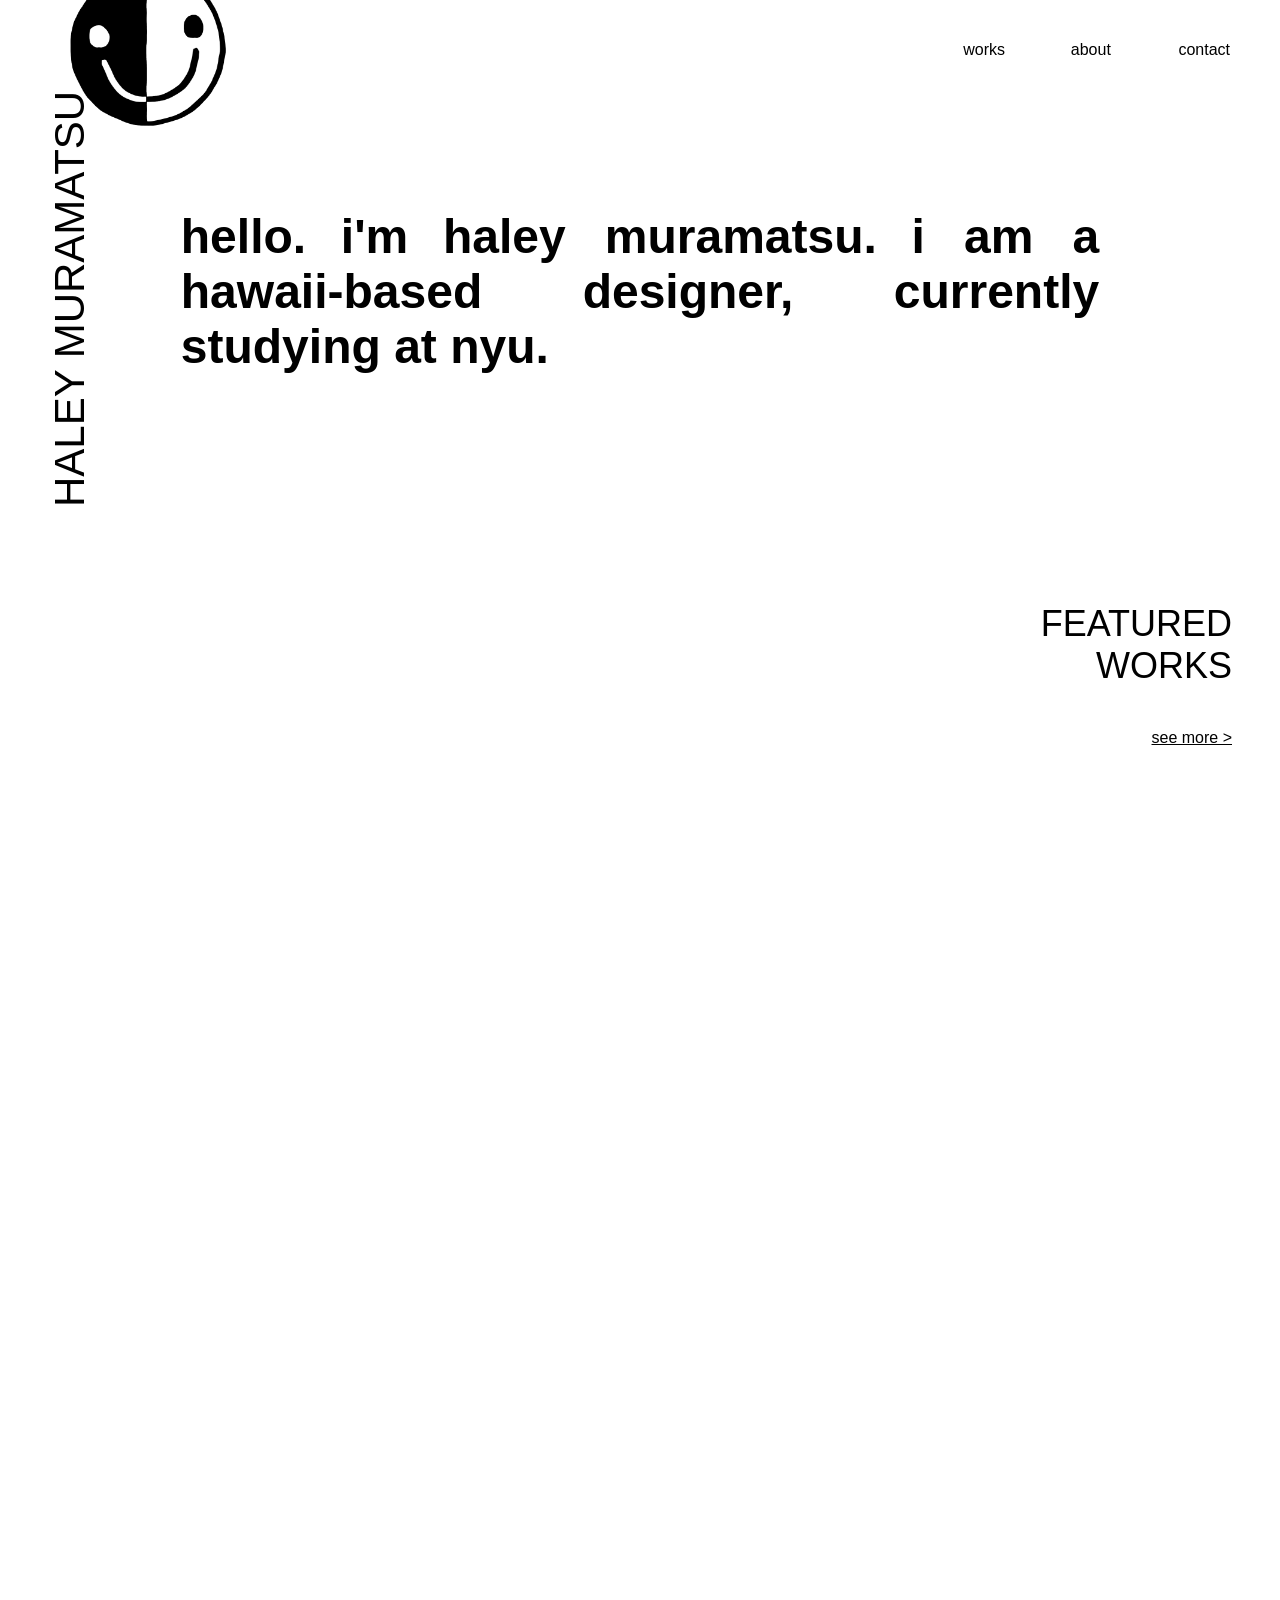
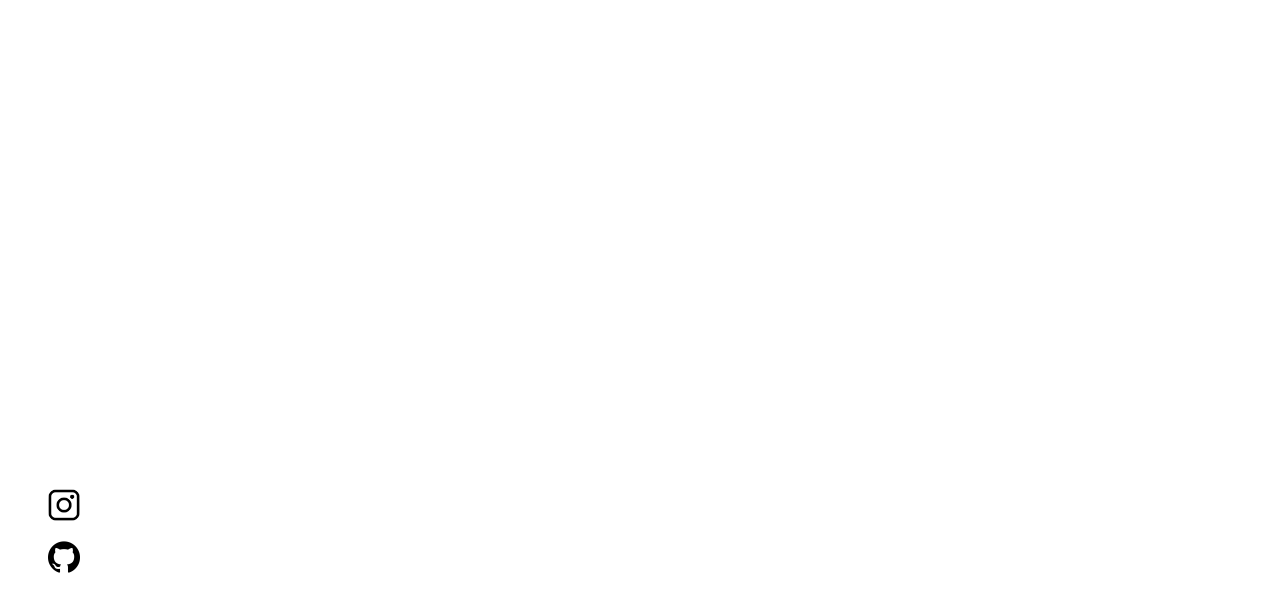
==== index.html @ 5aa9898c "copy over portfolio" ====
<!DOCTYPE html>
<html lang="en">
<head>
    <meta charset="UTF-8">
    <meta name="viewport" content="width=device-width, initial-scale=1.0">
    <link rel="stylesheet" href="style.css">
    <script src="featured.js" defer></script>
    <script src="main.js" defer></script>
    <title>Haley Muramatsu Portfolio</title>
</head>
<body>
    <header id="main-header">
        <section id="logo">
            <a href="#"><img src="images/switch.png" alt="smiley logo"></a>
        </section>
        <nav id="nav-bar">
            <ul>
                <li><a href="works.html">works</a></li>
                <li><a href="about.html">about</a></li>
                <li><a href="contact.html">contact</a></li>
            </ul>
        </nav>
    </header>
    <section id="hero">
        <h1 id="hello">hello.</h1>
        <h1>i'm</h1>
        <h1 id="name">haley muramatsu.</h1>
        <h1>i am a hawaii-based designer, currently studying at nyu.</h1>
    </section>
    <div id="scroll-title">HALEY MURAMATSU</div>

  

  <main>
    <div class="grid" id="featuredGrid">
      <div class="featured">
        <h2>FEATURED WORKS<h2>
        <br>
        <a href="works.html"><p>see more ></p></a>
        <br>
      </div>
    </div>

    <div id="badge">
      <video autoplay loop muted playsinline>
          <source src="images/badge3 copy.mp4" type="video/mp4">
          Your browser does not support the <video> tag.
      </video>
  </div>
  </main>

  <footer>
    <a href="https://www.instagram.com/haley.muramatsu/" target="_blank"><img src="images/instagram.png" alt="instagram"></a>
    <a href="https://github.com/hamuramatsu/Front-End-Web/tree/main/midterm%20project" target="_blank"><img src="images/github.png" alt="github"></a>
</footer>
</body>
</html>
---- style.css ----
body {
    color: black;
    background: white;
    font-family: helvetica;
    margin: 1rem;
    margin-top: 1.5rem;
  }
  
  * {
    margin: 0;
    padding: 0;
  }
  
  header{
    position: sticky;
    height: 2rem;
    padding: 10px;
    margin: 0.3rem;
    display: flex;
    justify-content: space-between;
    align-items: center;
    z-index: 1000; 
  }
  
  #logo img{
    width: 30%;
  }
  
  /* nav bar styling */
  nav ul {
      list-style-type: none;
      margin: 0;
      padding-right: 1rem;
      padding-left: 1rem;
      display: flex; 
      flex-direction: row;
      justify-content: flex-end; /* Adjust spacing based on screen size */
      gap: 3rem;
  
    }
  
    nav a {
      text-decoration: none;
      font-size: 16px;
      color: black;
      margin: 0.3rem;
      font-weight: 400;
      display: inline-block;  /* Ensures the width applies correctly */
      width: 50px; /* Adjust to fit your text width */
    }
  
    nav a:hover {
      font-weight: bold;
    }
  
  
  #hero {
    align-items: center;
    padding: 10rem;
    padding-top: 8rem;
    padding-bottom: 8rem;
    margin: 0.3rem;
    font-size: xx-large;
    text-align: justify;
  }
  
  #hero h1 {
    display: inline;
  }
  
  #hello {
    position: relative; /* Make #hello the reference point for the pseudo-element */
    display: inline-block; /* Required for hover effect and positioning */ 
  }
  
  /* insert image on hover from gpt */
  #hello:hover::before {
    content: url('images/smiley.png');
    position: absolute;
    top: -440px; /* Vertical position of image */
    left: 30%; /* Horizontal pos */
    transform: translateX(-50%) scale(0.1);
  }
  
  
  #name:hover {
    font-style: italic;
  }
  
  #scroll-title {
    position: sticky;
    top: 480px; /* Dist from top while scrolling */
    left: 10px;
    transform: rotate(-90deg);
    transform-origin: left top;
    font-size: 42px;
    margin-top: 0px;
    margin-left: 30px;
    z-index: 1000;
  }
  
  
  
  /* Bottom-right position for the nav bar when it scrolls out of view */
  .bottom-right {
    position: fixed;
    bottom: 20px;
    right: 20px;
    background-color: rgba(255, 255, 255, 0.474);
    padding: 10px;
    z-index: 999;
    transition: all 1s ease;
  }
  
  main {
    margin: 2rem auto;
    padding: 1rem;
    max-width: 1200px; /* won't go larger than this */
    display: flex;
    flex-direction: column;
    margin-left: 6.5rem;
    margin-right: 1rem;
  }
  
  .featured h2{
    font-size: 36px;
    text-align: right;
    font-weight: normal;
  }
  
  .featured p{
    font-size: 16px;
    text-align: right;
  }
  .featured p:hover{
    font-weight: bold;
  }
  
  .featured a{
    /* text-decoration: none; */
    color: black;
  }
  
  
  img {
    width: 100%;  /* Ensure the image fills its grid area */
    height: 100%; /* Ensure the image fills the height of the grid cell */
    object-fit: cover; /* Maintain aspect ratio and cover the grid area */
    -webkit-filter: grayscale(100%);
    filter: grayscale(100%);
  }
  
  #badge {
    display: flex;
    justify-content: center;
    align-items: center;
    margin-top: 10rem;
  }
  
  #badge video{
    width: 50%;
    height: auto;  /* maintain aspect ratio */
  }
  
  footer {
    bottom: 0;
    padding: 10px;
    display: flex;
    width: 2rem;
    padding-left: 2rem;
    flex-direction: column;
    justify-content: space-between;
    margin-bottom: 20px;
    gap: 1rem;
  
  }
  
  img {
    transition: transform 0.3s ease-in-out; 
  }
  
  img:hover {
    transform: scale(.95);
    transition: transform 0.3s ease-in-out; 
  }
  
  
  /* Media query for grid display on larger screens */
  @media (min-width: 700px) {
    .grid {
      display: grid;
      grid-template-columns: repeat(4, 1fr); /* 4 equal columns */
      grid-template-rows: repeat(5, 1fr);  /* 5 equal rows with fixed height */
      gap: 1rem; /* Gap between grid items */
    }
    
    .featured {
      display: block; /* Treated as a block element */
      grid-column: 4 / 5; 
      grid-row: 1; 
    }
  
    .one {
      grid-column: 1 / 3; /* Span across columns 1 to 2 */
      grid-row: 1 / 3;    /* Span across rows 1 to 2 */
    }
    
    .two {
      grid-column: 3;     /* Stay in column 3 */
      grid-row: 2 / 3;    /* Span across rows 2 to 3 */
    }
    
    .three {
      grid-column: 2;
      grid-row: 3;
    }
    .text-three {
      text-align: right;
    }
    
    .four {
      grid-column: 3 / 5;
      grid-row: 3 / 5;
    }
    .text-four {
      grid-column: 2;
      grid-row: 4;
      text-align: right;
    }
    
    .five {
      grid-column: 2;
      grid-row: 5 / 6;
    }
    .text-five {
      grid-column: 1;
      grid-row: 5;
      text-align: right;
    }
    
    .six {
      grid-column: 3;
      grid-row: 5 / 6;
    }
    .text-six {
      grid-column: 4;
      grid-row: 5;
    }
  }
  
  
  
  /* Media query text size on smaller screens */
  @media (max-width: 770px) {
    #scroll-title {
      font-size: 36px;
      top: 420px;
    }
    .featured h2{
      font-size: 28px;
    }
  }
  
  /* Media query for grid display on smaller screens */
  @media (max-width: 700px) {
    .grid {
      display: grid;
      grid-template-columns: repeat(2, 1fr); /* Two equal columns */
      grid-template-rows: (1, 100px), repeat(5, 1fr);  /* Shorter row, then five equal rows */
      gap: 1rem;
    }
  
    .featured {
      display: block;
      grid-column: 2 / 3;
      grid-row: 1; 
    }
  
  
    .one {
      grid-column: 1 / 2;
      grid-row: 2;
    }
    .text-one {
      display: none;
    }
  
    .two {
      grid-column: 2 / 3;
      grid-row: 2;
    }
    .text-two {
      display: none;
    }
  
    .three {
      grid-column: 1 / 2;
      grid-row: 3;
    }
    .text-three {
      display: none;
    }
  
    .four {
      grid-column: 2 / 3; 
      grid-row: 3;
    }
    .text-four {
      display: none;
    }
  
    .five {
      grid-column: 1 / 2; 
      grid-row: 4;
    }
    .text-five {
      display: none;
    }
  
    .six {
      grid-column: 2 / 3; 
      grid-row: 4; 
    }
    .text-six {
      display: none;
    }
  }
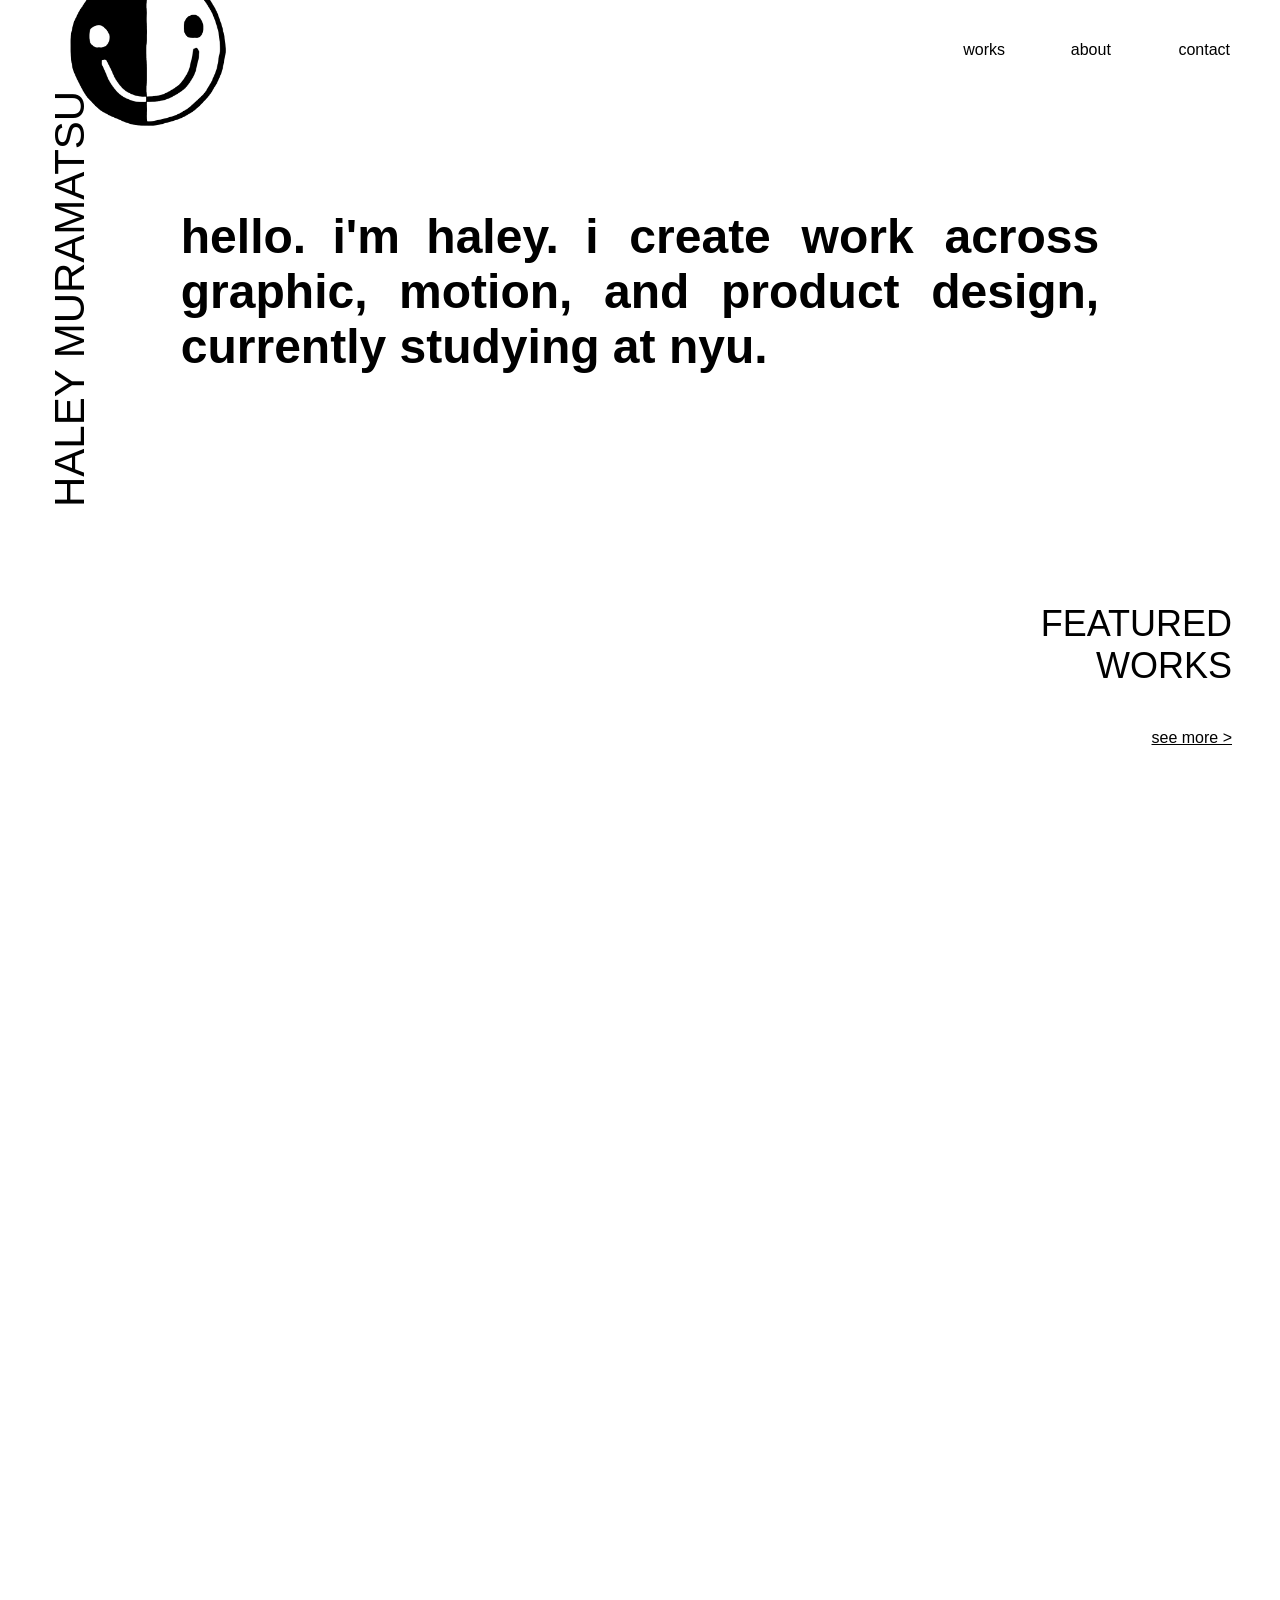
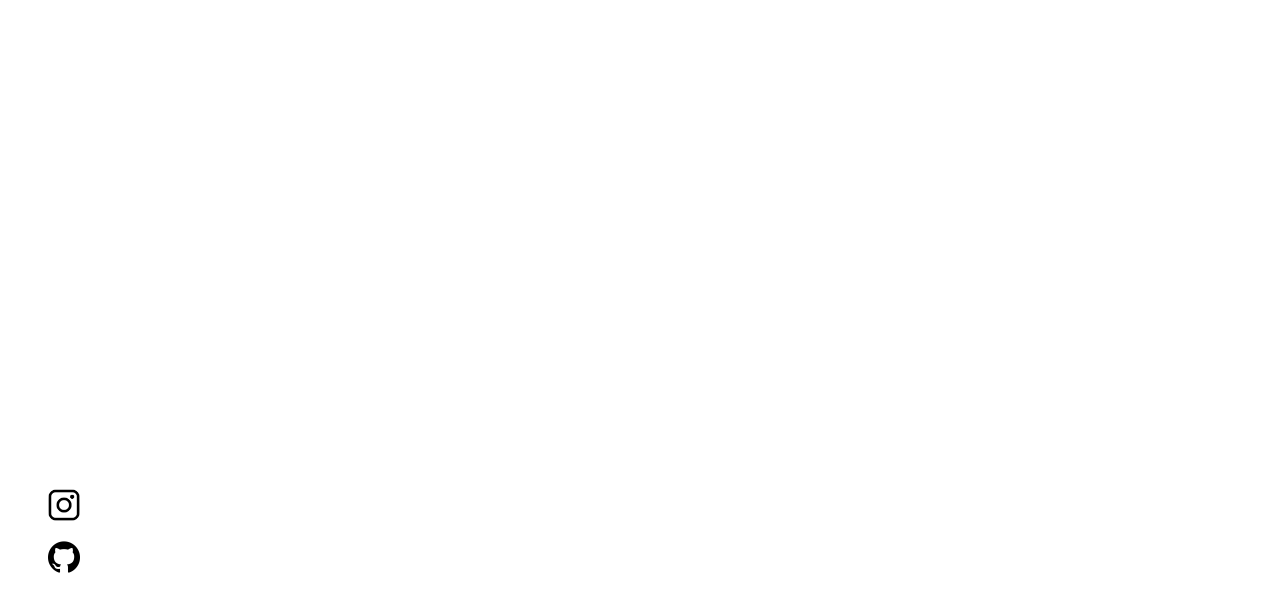
==== commit c25b10e5: "Update index.html" ====
--- a/index.html
+++ b/index.html
@@ -8,6 +8,17 @@
     <script src="main.js" defer></script>
     <title>Haley Muramatsu Portfolio</title>
 </head>
+
+<!-- Google tag (gtag.js) -->
+<script async src="https://www.googletagmanager.com/gtag/js?id=G-WVSNZDGCFT"></script>
+<script>
+  window.dataLayer = window.dataLayer || [];
+  function gtag(){dataLayer.push(arguments);}
+  gtag('js', new Date());
+
+  gtag('config', 'G-WVSNZDGCFT');
+</script>
+
 <body>
     <header id="main-header">
         <section id="logo">
@@ -24,8 +35,8 @@
     <section id="hero">
         <h1 id="hello">hello.</h1>
         <h1>i'm</h1>
-        <h1 id="name">haley muramatsu.</h1>
-        <h1>i am a hawaii-based designer, currently studying at nyu.</h1>
+        <h1 id="name">haley.</h1>
+        <h1>i create work across graphic, motion, and product design, currently studying at nyu.</h1>
     </section>
     <div id="scroll-title">HALEY MURAMATSU</div>
 
@@ -51,7 +62,7 @@
 
   <footer>
     <a href="https://www.instagram.com/haley.muramatsu/" target="_blank"><img src="images/instagram.png" alt="instagram"></a>
-    <a href="https://github.com/hamuramatsu/Front-End-Web/tree/main/midterm%20project" target="_blank"><img src="images/github.png" alt="github"></a>
+    <a href="https://github.com/hamuramatsu" target="_blank"><img src="images/github.png" alt="github"></a>
 </footer>
 </body>
 </html>
--- a/style.css
+++ b/style.css
@@ -183,8 +183,9 @@
   
   img:hover {
     transform: scale(.95);
-    transition: transform 0.3s ease-in-out; 
-  }
+    transition: transform 0.3s ease-in-out;
+    filter: none;
+}
   
   
   /* Media query for grid display on larger screens */
